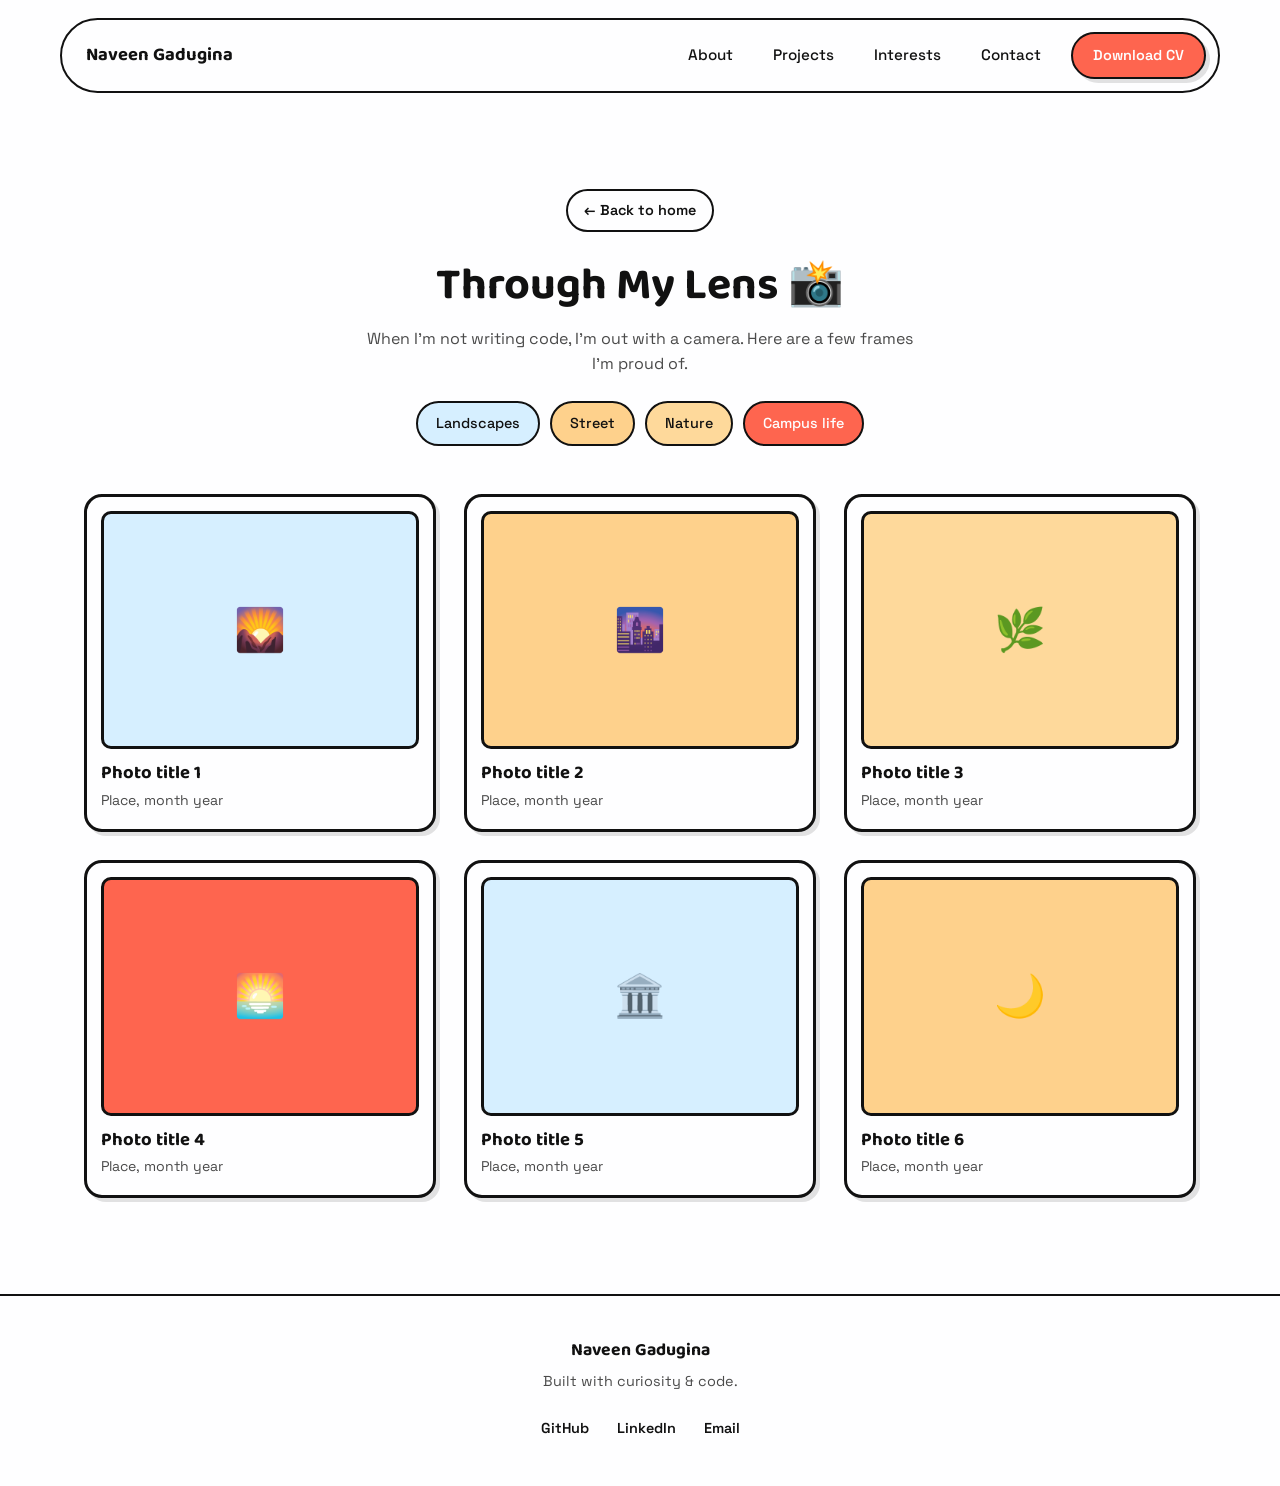
==== interests.html @ 08ab522d "add interest.html" ====
<!DOCTYPE html>
<html lang="en">
<head>
  <meta charset="UTF-8" />
  <meta name="viewport" content="width=device-width, initial-scale=1.0" />
  <title>Interests — Naveen Gadugina</title>
  <meta name="description" content="Photography by Naveen Gadugina." />

  <link rel="preconnect" href="https://fonts.googleapis.com">
  <link rel="preconnect" href="https://fonts.gstatic.com" crossorigin>
  <link href="https://fonts.googleapis.com/css2?family=Baloo+2:wght@500;600;700;800&family=Space+Grotesk:wght@400;500;600&display=swap" rel="stylesheet">

  <link rel="stylesheet" href="style.css" />

  <style>
    /* ---------- Interests page extras (uses tokens from style.css) ---------- */
    .photo-intro { max-width: 56ch; margin: 0 auto; color: var(--text-soft); }

    .subject-tags { display: flex; flex-wrap: wrap; justify-content: center; gap: 10px; margin-top: 24px; }

    .gallery {
      display: grid;
      grid-template-columns: repeat(auto-fit, minmax(280px, 1fr));
      gap: 28px;
    }

    .photo-card {
      background: var(--background);
      border: 3px solid var(--border);
      border-radius: var(--radius-md);
      padding: 14px 14px 18px;
      box-shadow: var(--shadow-sm);
      transition: transform 0.25s ease, box-shadow 0.25s ease;
      cursor: pointer;
      text-align: left;
      font: inherit;
      color: inherit;
    }
    .photo-card:hover { transform: translateY(-6px) rotate(-1deg); box-shadow: var(--shadow-lg); }
    .photo-card:nth-child(even):hover { transform: translateY(-6px) rotate(1deg); }

    .photo-frame {
      position: relative;
      aspect-ratio: 4 / 3;
      border: 3px solid var(--border);
      border-radius: var(--radius-sm);
      overflow: hidden;
      display: flex;
      align-items: center;
      justify-content: center;
      font-size: 2.6rem;
    }
    .photo-frame img {
      position: absolute;
      inset: 0;
      width: 100%;
      height: 100%;
      object-fit: cover;
    }
    .photo-frame--blue { background: var(--blue); }
    .photo-frame--peach { background: var(--peach); }
    .photo-frame--yellow { background: var(--yellow); }
    .photo-frame--coral { background: var(--coral); }

    .photo-title { font-family: var(--font-display); font-size: 1.15rem; font-weight: 700; margin: 14px 0 4px; }
    .photo-meta { color: var(--text-soft); font-size: 0.88rem; }

    /* ---------- Lightbox ---------- */
    .lightbox {
      position: fixed;
      inset: 0;
      z-index: 200;
      display: none;
      align-items: center;
      justify-content: center;
      padding: 24px;
      background: rgba(17, 17, 17, 0.8);
    }
    .lightbox.open { display: flex; }
    .lightbox-box {
      position: relative;
      max-width: min(920px, 100%);
      max-height: 100%;
      background: var(--background);
      border: 3px solid var(--border);
      border-radius: var(--radius-md);
      padding: 14px;
      box-shadow: var(--shadow-lg);
    }
    .lightbox-box img {
      max-height: 72vh;
      width: auto;
      max-width: 100%;
      margin: 0 auto;
      border-radius: var(--radius-sm);
    }
    .lightbox-caption { text-align: center; font-weight: 600; margin-top: 12px; }
    .lightbox-close {
      position: absolute;
      top: -16px;
      right: -16px;
      width: 40px;
      height: 40px;
      border-radius: 50%;
      border: 2px solid var(--border);
      background: var(--coral);
      color: #FEFEFF;
      font-size: 1.2rem;
      font-weight: 700;
      cursor: pointer;
    }
    @media (max-width: 600px) { .lightbox-close { top: -12px; right: -6px; } }
  </style>
</head>
<body>

  <!-- ===================== NAVBAR ===================== -->
  <header class="navbar" id="navbar">
    <div class="navbar-inner">
      <a href="index.html" class="logo">Naveen Gadugina</a>

      <nav class="nav-links" id="navLinks">
        <a href="index.html#about" class="nav-link">About</a>
        <a href="projects.html" class="nav-link">Projects</a>
        <a href="interests.html" class="nav-link" aria-current="page">Interests</a>
        <a href="index.html#contact" class="nav-link">Contact</a>
        <a href="assets/cv/cv.pdf" download class="nav-cv-btn">Download CV</a>
      </nav>

      <button class="hamburger" id="hamburger" aria-label="Open menu" aria-expanded="false" aria-controls="navLinks">
        <span></span>
        <span></span>
        <span></span>
      </button>
    </div>
  </header>

  <main id="top">

    <!-- ===================== PAGE HEADER ===================== -->
    <section class="section page-header">
      <a href="index.html" class="back-link reveal">&larr; Back to home</a>
      <h1 class="page-heading reveal">Through My Lens 📸</h1>
      <p class="photo-intro reveal">
        When I'm not writing code, I'm out with a camera. Here are a few frames I'm proud of.
      </p>
      <ul class="subject-tags reveal">
        <!-- Edit these to match what you shoot -->
        <li class="tag tag--blue">Landscapes</li>
        <li class="tag tag--peach">Street</li>
        <li class="tag tag--yellow">Nature</li>
        <li class="tag tag--coral">Campus life</li>
      </ul>
    </section>

    <!-- ===================== GALLERY ===================== -->
    <section class="section projects projects-all">
      <div class="gallery">

        <!-- Photo card — copy this block to add a photo.
             1. Put the image in assets/photos/
             2. Change src, alt, title and meta text
             3. Cycle photo-frame--blue / --peach / --yellow / --coral (shows behind the image while it loads) -->
        <button class="photo-card reveal" type="button" data-full="assets/photos/photo-1.jpg" data-caption="Photo title 1">
          <div class="photo-frame photo-frame--blue">
            <span aria-hidden="true">🌄</span>
            <img src="assets/photos/photo-1.jpg" alt="Describe photo 1 here" loading="lazy" onerror="this.remove()">
          </div>
          <h3 class="photo-title">Photo title 1</h3>
          <p class="photo-meta">Place, month year</p>
        </button>

        <button class="photo-card reveal" type="button" data-full="assets/photos/photo-2.jpg" data-caption="Photo title 2">
          <div class="photo-frame photo-frame--peach">
            <span aria-hidden="true">🌆</span>
            <img src="assets/photos/photo-2.jpg" alt="Describe photo 2 here" loading="lazy" onerror="this.remove()">
          </div>
          <h3 class="photo-title">Photo title 2</h3>
          <p class="photo-meta">Place, month year</p>
        </button>

        <button class="photo-card reveal" type="button" data-full="assets/photos/photo-3.jpg" data-caption="Photo title 3">
          <div class="photo-frame photo-frame--yellow">
            <span aria-hidden="true">🌿</span>
            <img src="assets/photos/photo-3.jpg" alt="Describe photo 3 here" loading="lazy" onerror="this.remove()">
          </div>
          <h3 class="photo-title">Photo title 3</h3>
          <p class="photo-meta">Place, month year</p>
        </button>

        <button class="photo-card reveal" type="button" data-full="assets/photos/photo-4.jpg" data-caption="Photo title 4">
          <div class="photo-frame photo-frame--coral">
            <span aria-hidden="true">🌅</span>
            <img src="assets/photos/photo-4.jpg" alt="Describe photo 4 here" loading="lazy" onerror="this.remove()">
          </div>
          <h3 class="photo-title">Photo title 4</h3>
          <p class="photo-meta">Place, month year</p>
        </button>

        <button class="photo-card reveal" type="button" data-full="assets/photos/photo-5.jpg" data-caption="Photo title 5">
          <div class="photo-frame photo-frame--blue">
            <span aria-hidden="true">🏛️</span>
            <img src="assets/photos/photo-5.jpg" alt="Describe photo 5 here" loading="lazy" onerror="this.remove()">
          </div>
          <h3 class="photo-title">Photo title 5</h3>
          <p class="photo-meta">Place, month year</p>
        </button>

        <button class="photo-card reveal" type="button" data-full="assets/photos/photo-6.jpg" data-caption="Photo title 6">
          <div class="photo-frame photo-frame--peach">
            <span aria-hidden="true">🌙</span>
            <img src="assets/photos/photo-6.jpg" alt="Describe photo 6 here" loading="lazy" onerror="this.remove()">
          </div>
          <h3 class="photo-title">Photo title 6</h3>
          <p class="photo-meta">Place, month year</p>
        </button>

      </div>
    </section>

  </main>

  <!-- ===================== LIGHTBOX ===================== -->
  <div class="lightbox" id="lightbox" role="dialog" aria-modal="true" aria-label="Photo viewer">
    <div class="lightbox-box">
      <button class="lightbox-close" id="lightboxClose" type="button" aria-label="Close photo">&times;</button>
      <img id="lightboxImg" src="" alt="" />
      <p class="lightbox-caption" id="lightboxCaption"></p>
    </div>
  </div>

  <!-- ===================== FOOTER ===================== -->
  <footer class="footer">
    <div class="footer-inner">
      <p class="footer-name">Naveen Gadugina</p>
      <p class="footer-tagline">Built with curiosity &amp; code.</p>
      <div class="footer-links">
        <a href="https://github.com/NaveenGadugina678" target="_blank" rel="noopener noreferrer">GitHub</a>
        <a href="https://linkedin.com/in/naveen-gadugina" target="_blank" rel="noopener noreferrer">LinkedIn</a>
        <a href="mailto:naveeng99022@gmail.com">Email</a>
      </div>
    </div>
  </footer>

  <script src="script.js"></script>
  <script>
    // Lightbox: click a photo to view it larger; Esc, the X, or a click outside closes it
    (function () {
      const box = document.getElementById('lightbox');
      const img = document.getElementById('lightboxImg');
      const cap = document.getElementById('lightboxCaption');
      let lastCard = null;

      function open(card) {
        lastCard = card;
        img.src = card.dataset.full;
        img.alt = card.querySelector('img') ? card.querySelector('img').alt : '';
        cap.textContent = card.dataset.caption || '';
        box.classList.add('open');
        document.getElementById('lightboxClose').focus();
      }
      function close() {
        box.classList.remove('open');
        img.src = '';
        if (lastCard) lastCard.focus();
      }

      document.querySelectorAll('.photo-card').forEach((c) => c.addEventListener('click', () => open(c)));
      document.getElementById('lightboxClose').addEventListener('click', close);
      box.addEventListener('click', (e) => { if (e.target === box) close(); });
      document.addEventListener('keydown', (e) => { if (e.key === 'Escape' && box.classList.contains('open')) close(); });
    })();
  </script>
</body>
</html>
---- style.css ----
/* =====================================================
   COLOR PALETTE & GLOBAL TOKENS
===================================================== */
:root {
  --background: #FEFEFF;
  --blue: #D6EFFF;
  --peach: #FED18C;
  --yellow: #FED99B;
  --coral: #FE654F;
  --text: #111111;
  --text-soft: #4A4A4A;
  --border: #111111;

  --font-display: 'Baloo 2', system-ui, sans-serif;
  --font-body: 'Space Grotesk', system-ui, sans-serif;

  --radius-sm: 10px;
  --radius-md: 18px;
  --radius-lg: 28px;

  --shadow-sm: 4px 4px 0 rgba(17, 17, 17, 0.12);
  --shadow-md: 6px 6px 0 rgba(17, 17, 17, 0.14);
  --shadow-lg: 8px 8px 0 rgba(17, 17, 17, 0.16);

  --max-width: 1160px;
}

/* =====================================================
   RESET
===================================================== */
* {
  margin: 0;
  padding: 0;
  box-sizing: border-box;
}

html {
  scroll-behavior: smooth;
}

body {
  background: var(--background);
  color: var(--text);
  font-family: var(--font-body);
  line-height: 1.6;
  -webkit-font-smoothing: antialiased;
}

img {
  max-width: 100%;
  display: block;
}

a {
  color: inherit;
  text-decoration: none;
}

ul {
  list-style: none;
}

h1, h2, h3 {
  font-family: var(--font-display);
  line-height: 1.15;
}

section {
  padding: 96px 24px;
}

.section-inner,
.navbar-inner,
.footer-inner {
  max-width: var(--max-width);
  margin: 0 auto;
}

/* Visible focus states for keyboard users */
a:focus-visible,
button:focus-visible {
  outline: 3px solid var(--coral);
  outline-offset: 3px;
  border-radius: 6px;
}

@media (prefers-reduced-motion: reduce) {
  *, *::before, *::after {
    animation-duration: 0.001ms !important;
    animation-iteration-count: 1 !important;
    transition-duration: 0.001ms !important;
    scroll-behavior: auto !important;
  }
}

/* =====================================================
   BUTTONS
===================================================== */
.btn {
  display: inline-flex;
  align-items: center;
  justify-content: center;
  padding: 14px 26px;
  border-radius: 999px;
  font-family: var(--font-body);
  font-weight: 600;
  font-size: 0.95rem;
  border: 2px solid var(--border);
  transition: transform 0.2s ease, box-shadow 0.2s ease, background 0.2s ease;
  cursor: pointer;
  white-space: nowrap;
}

.btn-primary {
  background: var(--coral);
  color: #FEFEFF;
  box-shadow: var(--shadow-sm);
}

.btn-primary:hover {
  transform: translate(-2px, -2px);
  box-shadow: var(--shadow-md);
}

.btn-secondary {
  background: var(--background);
  color: var(--text);
  box-shadow: var(--shadow-sm);
}

.btn-secondary:hover {
  transform: translate(-2px, -2px);
  box-shadow: var(--shadow-md);
  background: var(--yellow);
}

.btn-outline {
  padding: 10px 18px;
  font-size: 0.85rem;
  background: transparent;
  box-shadow: none;
}

.btn-outline:hover {
  background: var(--text);
  color: var(--background);
}

/* =====================================================
   NAVBAR
===================================================== */
.navbar {
  position: sticky;
  top: 0;
  z-index: 100;
  padding: 18px 24px 0;
}

.navbar-inner {
  display: flex;
  align-items: center;
  justify-content: space-between;
  background: rgba(254, 254, 255, 0.75);
  backdrop-filter: blur(8px);
  border: 2px solid var(--border);
  border-radius: 999px;
  padding: 12px 12px 12px 24px;
  transition: box-shadow 0.25s ease, background 0.25s ease;
}

.navbar.scrolled .navbar-inner {
  background: rgba(254, 254, 255, 0.95);
  box-shadow: var(--shadow-sm);
}

.logo {
  font-family: var(--font-display);
  font-weight: 700;
  font-size: 1.15rem;
}

.nav-links {
  display: flex;
  align-items: center;
  gap: 8px;
}

.nav-link {
  padding: 10px 16px;
  border-radius: 999px;
  font-weight: 500;
  font-size: 0.95rem;
  transition: background 0.2s ease;
}

.nav-link:hover {
  background: var(--blue);
}

.nav-cv-btn {
  background: var(--coral);
  color: #FEFEFF;
  padding: 10px 20px;
  border-radius: 999px;
  font-weight: 600;
  font-size: 0.9rem;
  margin-left: 6px;
  border: 2px solid var(--border);
  transition: transform 0.2s ease, box-shadow 0.2s ease;
  box-shadow: var(--shadow-sm);
}

.nav-cv-btn:hover {
  transform: translate(-2px, -2px);
  box-shadow: var(--shadow-md);
}

.hamburger {
  display: none;
  flex-direction: column;
  justify-content: center;
  gap: 5px;
  width: 42px;
  height: 42px;
  border-radius: 50%;
  border: 2px solid var(--border);
  background: var(--background);
  cursor: pointer;
}

.hamburger span {
  display: block;
  width: 18px;
  height: 2px;
  margin: 0 auto;
  background: var(--text);
  transition: transform 0.25s ease, opacity 0.25s ease;
}

.hamburger.open span:nth-child(1) {
  transform: translateY(7px) rotate(45deg);
}
.hamburger.open span:nth-child(2) {
  opacity: 0;
}
.hamburger.open span:nth-child(3) {
  transform: translateY(-7px) rotate(-45deg);
}

/* =====================================================
   HERO
===================================================== */
.hero {
  display: flex;
  align-items: center;
  justify-content: space-between;
  gap: 48px;
  max-width: var(--max-width);
  margin: 0 auto;
  padding: 80px 24px 60px;
  min-height: 70vh;
}

.hero-text {
  flex: 1 1 480px;
}

.hero-greeting {
  font-size: 1.1rem;
  font-weight: 500;
  color: var(--text-soft);
  margin-bottom: 12px;
}

.hero-heading {
  font-size: clamp(2.2rem, 5vw, 3.4rem);
  font-weight: 700;
  margin-bottom: 20px;
  max-width: 14ch;
}

.hero-description {
  font-size: 1.05rem;
  color: var(--text-soft);
  max-width: 46ch;
  margin-bottom: 32px;
}

.hero-buttons {
  display: flex;
  gap: 16px;
  flex-wrap: wrap;
}

/* --- Hero decorative art (pure CSS/HTML shapes) --- */
.hero-art {
  position: relative;
  flex: 1 1 380px;
  height: 420px;
  max-width: 460px;
}

.art-blob {
  position: absolute;
  top: 10%;
  left: 10%;
  width: 260px;
  height: 220px;
  background: var(--blue);
  border-radius: 58% 42% 63% 37% / 41% 51% 49% 59%;
  animation: float-slow 7s ease-in-out infinite;
}

.art-circle {
  position: absolute;
  border-radius: 50%;
  border: 3px solid var(--border);
}

.art-circle--peach {
  width: 90px;
  height: 90px;
  background: var(--peach);
  top: 4%;
  right: 8%;
  animation: float-slow 6s ease-in-out infinite;
}

.art-circle--blue {
  width: 50px;
  height: 50px;
  background: transparent;
  bottom: 12%;
  left: 4%;
  animation: float-slow 5s ease-in-out infinite reverse;
}

.art-square {
  position: absolute;
  width: 70px;
  height: 70px;
  background: var(--yellow);
  border: 3px solid var(--border);
  border-radius: 12px;
  bottom: 8%;
  right: 14%;
  transform: rotate(12deg);
  animation: float-slow 8s ease-in-out infinite;
}

.art-star {
  position: absolute;
  color: var(--coral);
  font-size: 1.4rem;
}

.art-star--1 { top: 2%; left: 42%; }
.art-star--2 { bottom: 26%; left: 22%; font-size: 1.1rem; }
.art-star--3 { top: 40%; right: 2%; font-size: 1.6rem; }

.art-dot {
  position: absolute;
  width: 10px;
  height: 10px;
  border-radius: 50%;
  background: var(--text);
}

.art-dot--1 { top: 30%; left: 2%; }
.art-dot--2 { top: 60%; right: 22%; }
.art-dot--3 { bottom: 2%; left: 46%; }

.art-arrow {
  position: absolute;
  top: 46%;
  left: 34%;
}

.art-card {
  position: absolute;
  bottom: 14%;
  left: 30%;
  width: 150px;
  background: var(--background);
  border: 3px solid var(--border);
  border-radius: var(--radius-sm);
  box-shadow: var(--shadow-sm);
  padding: 14px;
}

.art-card-dot {
  display: inline-block;
  width: 8px;
  height: 8px;
  border-radius: 50%;
  background: var(--coral);
  margin-right: 5px;
}

.art-card-dot:nth-child(2) { background: var(--yellow); }
.art-card-dot:nth-child(3) { background: var(--blue); }

.art-card-line {
  height: 6px;
  border-radius: 4px;
  background: var(--blue);
  margin-top: 12px;
}

.art-card-line.short {
  width: 60%;
  background: var(--peach);
  margin-top: 8px;
}

@keyframes float-slow {
  0%, 100% { transform: translateY(0) rotate(0deg); }
  50% { transform: translateY(-12px) rotate(3deg); }
}

/* =====================================================
   SECTION HEADINGS
===================================================== */
.section-heading {
  font-size: clamp(1.8rem, 3.5vw, 2.4rem);
  font-weight: 700;
  text-align: center;
  margin-bottom: 48px;
}

/* =====================================================
   ABOUT
===================================================== */
.about {
  max-width: var(--max-width);
  margin: 0 auto;
}

.about-content {
  display: flex;
  flex-wrap: wrap;
  gap: 48px;
  align-items: flex-start;
}

.about-text {
  flex: 1 1 380px;
  font-size: 1.05rem;
  color: var(--text-soft);
  max-width: 62ch;
}

.tech-block {
  flex: 1 1 320px;
}

.tech-heading {
  font-size: 1.2rem;
  font-weight: 600;
  margin-bottom: 16px;
}

.tech-tags {
  display: flex;
  flex-wrap: wrap;
  gap: 10px;
}

.tag {
  padding: 9px 18px;
  border-radius: 999px;
  border: 2px solid var(--border);
  font-weight: 500;
  font-size: 0.9rem;
}

.tag--blue { background: var(--blue); }
.tag--peach { background: var(--peach); }
.tag--yellow { background: var(--yellow); }
.tag--coral { background: var(--coral); color: #FEFEFF; }

/* =====================================================
   PROJECTS PAGE HEADER (projects.html)
===================================================== */
.page-header {
  max-width: var(--max-width);
  margin: 0 auto;
  padding-bottom: 24px;
  text-align: center;
}

.back-link {
  display: inline-block;
  font-weight: 600;
  font-size: 0.9rem;
  padding: 8px 16px;
  border: 2px solid var(--border);
  border-radius: 999px;
  margin-bottom: 28px;
  transition: background 0.2s ease;
}

.back-link:hover {
  background: var(--blue);
}

.page-heading {
  font-size: clamp(2rem, 4.5vw, 2.8rem);
  font-weight: 700;
  margin-bottom: 14px;
}

.page-subheading {
  color: var(--text-soft);
  max-width: 56ch;
  margin: 0 auto;
}

.projects-all {
  padding-top: 24px;
}

/* =====================================================
   PROJECTS
===================================================== */
.projects {
  max-width: var(--max-width);
  margin: 0 auto;
}

.project-grid {
  display: grid;
  grid-template-columns: repeat(auto-fit, minmax(280px, 1fr));
  gap: 28px;
}

.project-card {
  background: var(--background);
  border: 3px solid var(--border);
  border-radius: var(--radius-md);
  padding: 24px;
  box-shadow: var(--shadow-sm);
  transition: transform 0.25s ease, box-shadow 0.25s ease;
}

.project-card:hover {
  transform: translateY(-6px) rotate(-1deg);
  box-shadow: var(--shadow-lg);
}

.project-card:nth-child(even):hover {
  transform: translateY(-6px) rotate(1deg);
}

.project-visual {
  height: 140px;
  border-radius: var(--radius-sm);
  border: 3px solid var(--border);
  display: flex;
  align-items: center;
  justify-content: center;
  font-size: 2.6rem;
  margin-bottom: 18px;
}

.project-visual--blue { background: var(--blue); }
.project-visual--peach { background: var(--peach); }
.project-visual--yellow { background: var(--yellow); }
.project-visual--coral { background: var(--coral); }

.project-name {
  font-size: 1.25rem;
  margin-bottom: 8px;
}

.project-description {
  color: var(--text-soft);
  font-size: 0.95rem;
  margin-bottom: 14px;
}

.project-tech {
  display: flex;
  flex-wrap: wrap;
  gap: 8px;
  margin-bottom: 18px;
}

.mini-tag {
  font-size: 0.78rem;
  font-weight: 600;
  padding: 5px 12px;
  border-radius: 999px;
  border: 2px solid var(--border);
  background: var(--yellow);
}

.project-links {
  display: flex;
  gap: 10px;
}

.projects-more {
  display: flex;
  justify-content: center;
  margin-top: 44px;
}

/* =====================================================
   CONTACT
===================================================== */
.contact {
  max-width: var(--max-width);
  margin: 0 auto;
  text-align: center;
}

.contact-intro {
  color: var(--text-soft);
  margin-bottom: 48px;
}

.contact-grid {
  display: grid;
  grid-template-columns: repeat(auto-fit, minmax(220px, 1fr));
  gap: 22px;
  text-align: left;
}

.contact-card {
  display: flex;
  flex-direction: column;
  gap: 6px;
  background: var(--blue);
  border: 3px solid var(--border);
  border-radius: var(--radius-md);
  padding: 24px;
  transition: transform 0.2s ease, box-shadow 0.2s ease;
  box-shadow: var(--shadow-sm);
}

.contact-grid .contact-card:nth-child(2) { background: var(--peach); }
.contact-grid .contact-card:nth-child(3) { background: var(--yellow); }

.contact-card:hover {
  transform: translateY(-4px);
  box-shadow: var(--shadow-md);
}

.contact-icon {
  font-size: 1.4rem;
  line-height: 1;
}

.contact-label {
  font-weight: 700;
  font-size: 0.95rem;
}

.contact-value {
  color: var(--text-soft);
  font-size: 0.88rem;
  word-break: break-word;
}

/* =====================================================
   FOOTER
===================================================== */
.footer {
  border-top: 2px solid var(--border);
  padding: 40px 24px;
  text-align: center;
}

.footer-name {
  font-family: var(--font-display);
  font-weight: 700;
  font-size: 1.1rem;
}

.footer-tagline {
  color: var(--text-soft);
  font-size: 0.9rem;
  margin: 6px 0 18px;
}

.footer-links {
  display: flex;
  justify-content: center;
  gap: 20px;
}

.footer-links a {
  font-weight: 600;
  font-size: 0.9rem;
  padding: 6px 4px;
}

.footer-links a:hover {
  color: var(--coral);
}

/* =====================================================
   SCROLL REVEAL
===================================================== */
.reveal {
  opacity: 0;
  transform: translateY(20px);
  transition: opacity 0.6s ease, transform 0.6s ease;
}

.reveal.is-visible {
  opacity: 1;
  transform: translateY(0);
}

/* =====================================================
   RESPONSIVE
===================================================== */
@media (max-width: 900px) {
  .hero {
    flex-direction: column;
    text-align: center;
    padding-top: 56px;
  }

  .hero-buttons {
    justify-content: center;
  }

  .hero-art {
    max-width: 340px;
    height: 320px;
  }

  .about-content {
    flex-direction: column;
  }
}

@media (max-width: 760px) {
  .nav-links {
    position: absolute;
    top: calc(100% + 10px);
    left: 0;
    right: 0;
    background: var(--background);
    border: 2px solid var(--border);
    border-radius: var(--radius-md);
    flex-direction: column;
    align-items: stretch;
    padding: 16px;
    gap: 4px;
    box-shadow: var(--shadow-sm);

    max-height: 0;
    overflow: hidden;
    opacity: 0;
    transition: max-height 0.3s ease, opacity 0.3s ease;
    pointer-events: none;
  }

  .nav-links.open {
    max-height: 320px;
    opacity: 1;
    pointer-events: auto;
  }

  .nav-link,
  .nav-cv-btn {
    text-align: center;
    margin-left: 0;
    width: 100%;
  }

  .nav-cv-btn {
    margin-top: 6px;
  }

  .hamburger {
    display: flex;
  }
}

@media (max-width: 600px) {
  section {
    padding: 64px 20px;
  }

  .hero {
    padding-top: 40px;
    min-height: unset;
  }

  .hero-heading {
    max-width: none;
  }

  .project-grid {
    grid-template-columns: 1fr;
  }

  .btn {
    width: 100%;
  }

  .hero-buttons {
    flex-direction: column;
  }
}
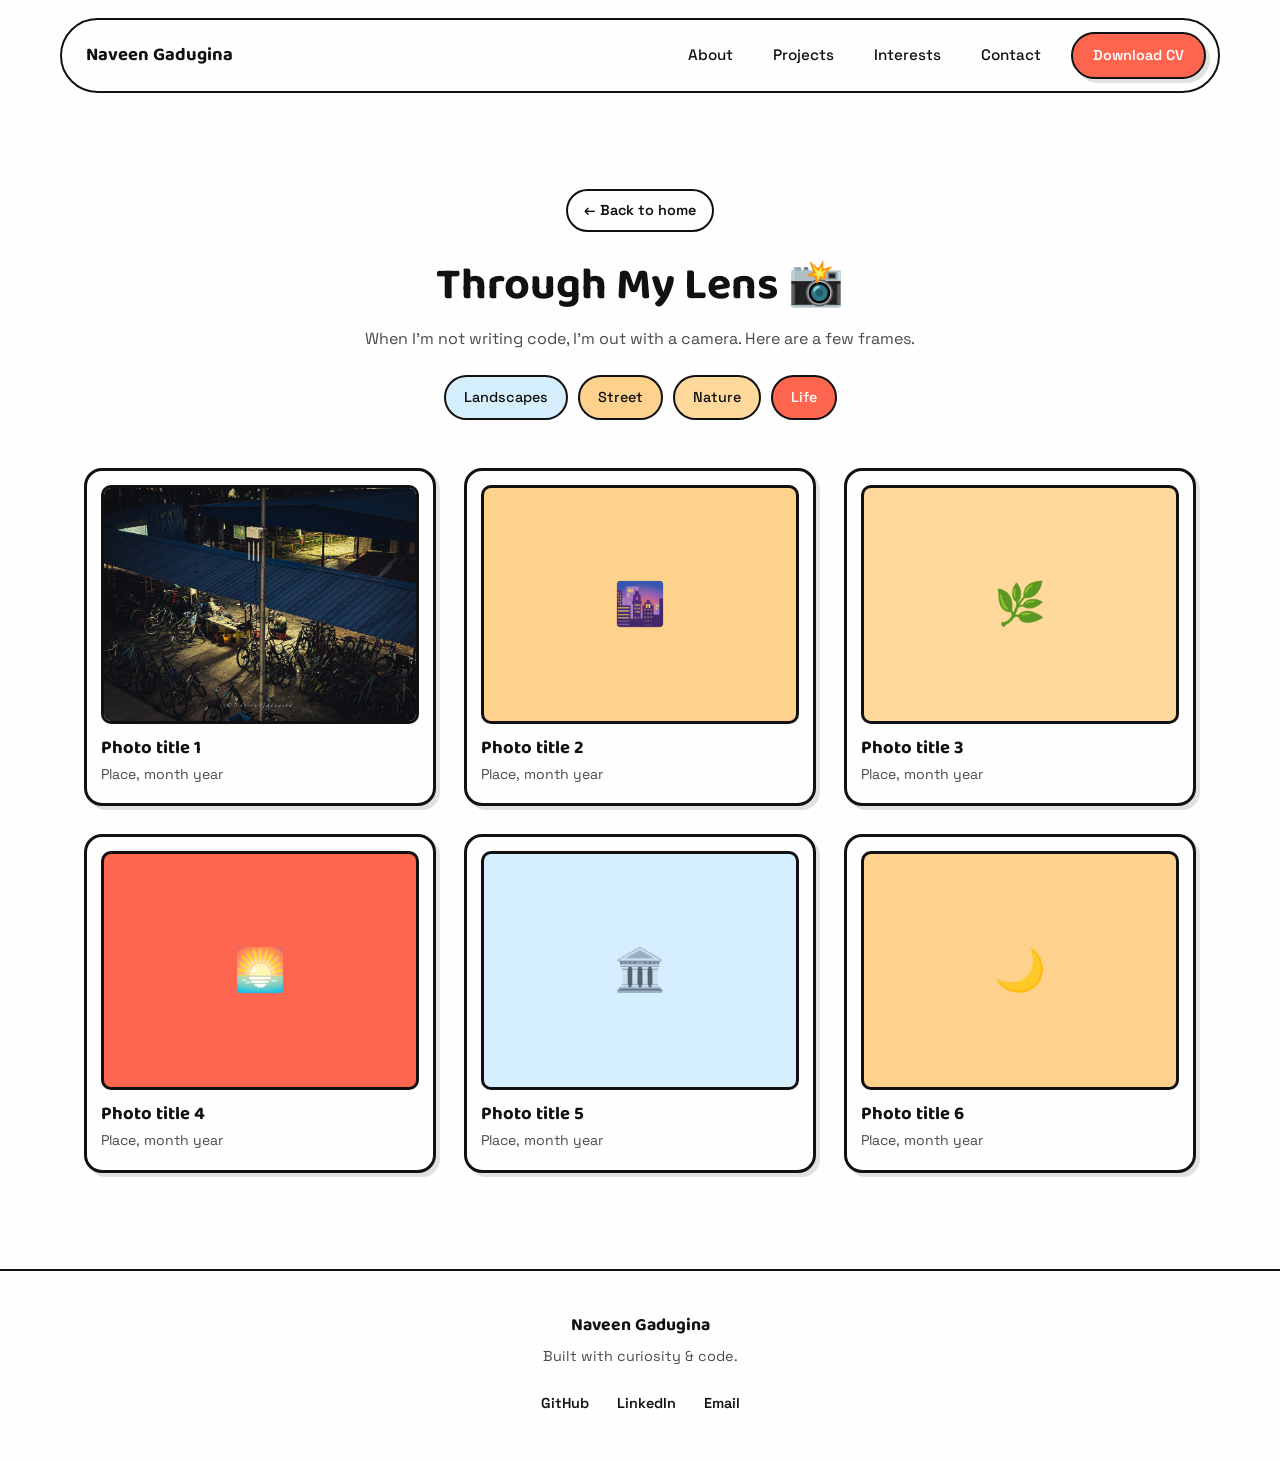
==== commit 59b3dfcd: "add photos" ====
--- a/interests.html
+++ b/interests.html
@@ -142,14 +142,13 @@
       <a href="index.html" class="back-link reveal">&larr; Back to home</a>
       <h1 class="page-heading reveal">Through My Lens 📸</h1>
       <p class="photo-intro reveal">
-        When I'm not writing code, I'm out with a camera. Here are a few frames I'm proud of.
+        When I'm not writing code, I'm out with a camera. Here are a few frames.
       </p>
       <ul class="subject-tags reveal">
-        <!-- Edit these to match what you shoot -->
         <li class="tag tag--blue">Landscapes</li>
         <li class="tag tag--peach">Street</li>
         <li class="tag tag--yellow">Nature</li>
-        <li class="tag tag--coral">Campus life</li>
+        <li class="tag tag--coral">Life</li>
       </ul>
     </section>
 
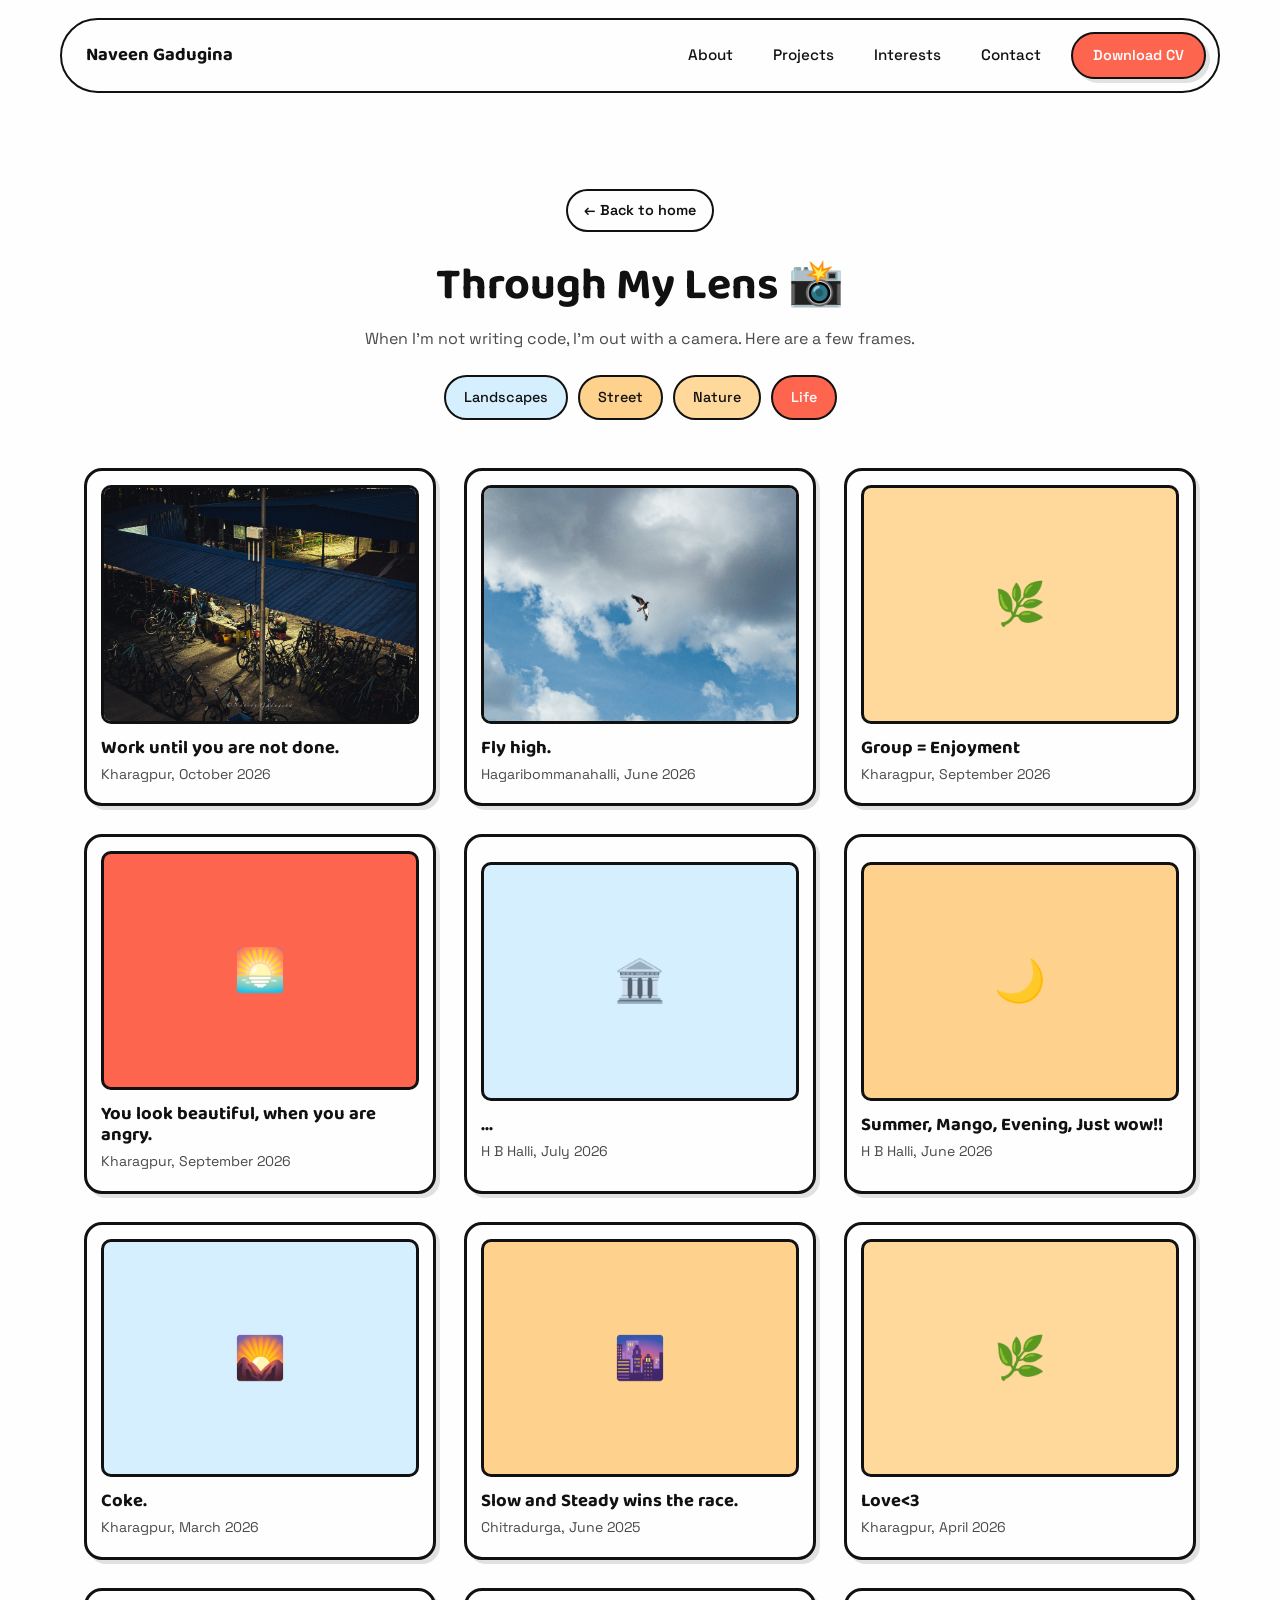
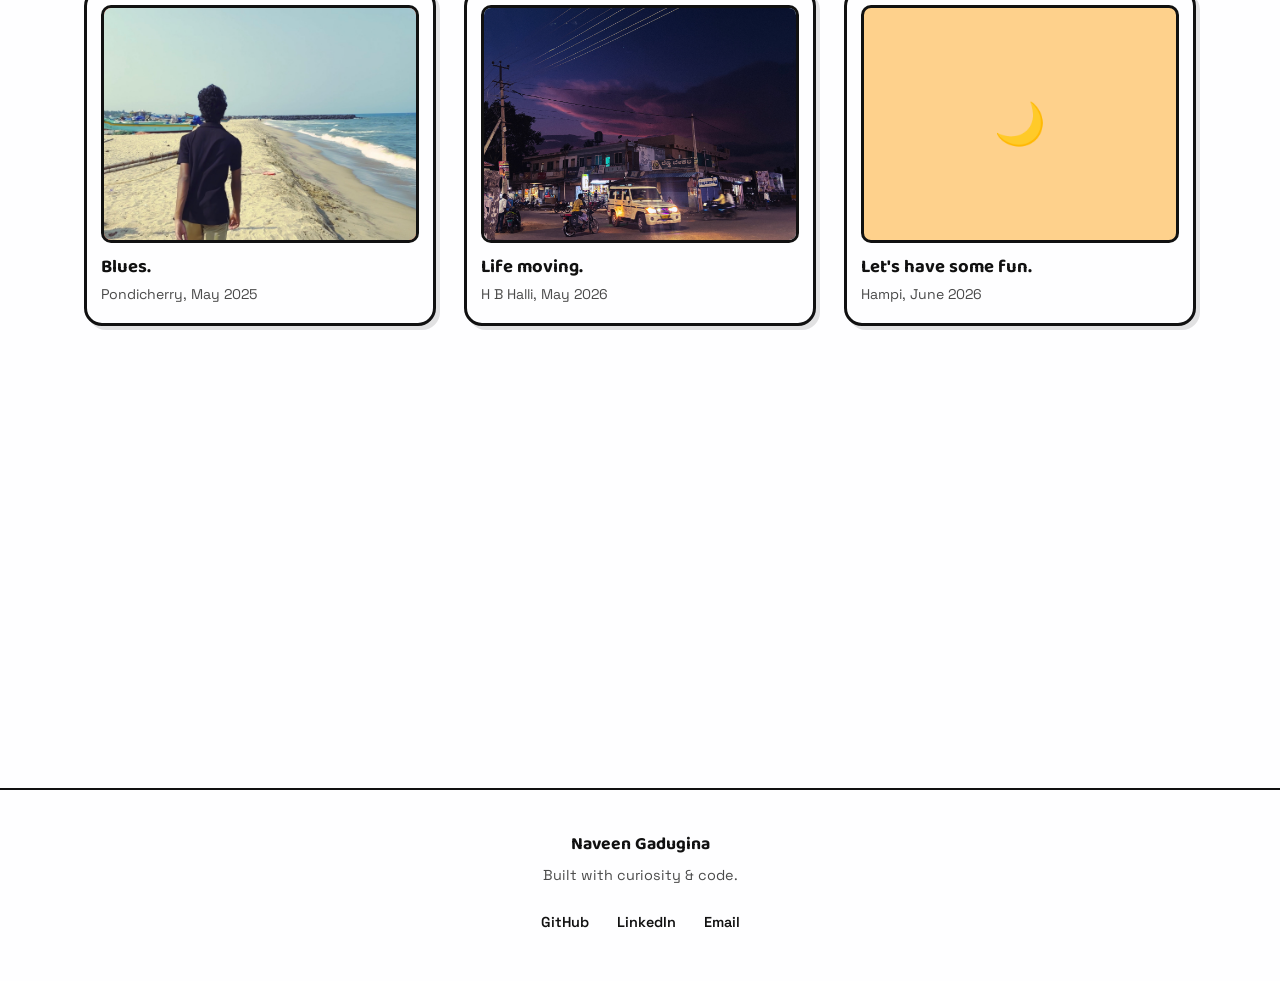
==== commit 8f94fab1: "Fix interest page" ====
--- a/interests.html
+++ b/interests.html
@@ -156,66 +156,145 @@
     <section class="section projects projects-all">
       <div class="gallery">
 
-        <!-- Photo card — copy this block to add a photo.
-             1. Put the image in assets/photos/
-             2. Change src, alt, title and meta text
-             3. Cycle photo-frame--blue / --peach / --yellow / --coral (shows behind the image while it loads) -->
-        <button class="photo-card reveal" type="button" data-full="assets/photos/photo-1.jpg" data-caption="Photo title 1">
+        <button class="photo-card reveal" type="button" data-full="assets/photos/photo-1.jpg">
           <div class="photo-frame photo-frame--blue">
             <span aria-hidden="true">🌄</span>
             <img src="assets/photos/photo-1.jpg" alt="Describe photo 1 here" loading="lazy" onerror="this.remove()">
           </div>
-          <h3 class="photo-title">Photo title 1</h3>
-          <p class="photo-meta">Place, month year</p>
-        </button>
-
-        <button class="photo-card reveal" type="button" data-full="assets/photos/photo-2.jpg" data-caption="Photo title 2">
+          <h3 class="photo-title">Work until you are not done.</h3>
+          <p class="photo-meta">Kharagpur, October 2026</p>
+        </button>
+
+        <button class="photo-card reveal" type="button" data-full="assets/photos/photo-2.jpg">
           <div class="photo-frame photo-frame--peach">
             <span aria-hidden="true">🌆</span>
             <img src="assets/photos/photo-2.jpg" alt="Describe photo 2 here" loading="lazy" onerror="this.remove()">
           </div>
-          <h3 class="photo-title">Photo title 2</h3>
-          <p class="photo-meta">Place, month year</p>
-        </button>
-
-        <button class="photo-card reveal" type="button" data-full="assets/photos/photo-3.jpg" data-caption="Photo title 3">
+          <h3 class="photo-title">Fly high.</h3>
+          <p class="photo-meta">Hagaribommanahalli, June 2026</p>
+        </button>
+
+        <button class="photo-card reveal" type="button" data-full="assets/photos/photo-3.jpg">
           <div class="photo-frame photo-frame--yellow">
             <span aria-hidden="true">🌿</span>
             <img src="assets/photos/photo-3.jpg" alt="Describe photo 3 here" loading="lazy" onerror="this.remove()">
           </div>
-          <h3 class="photo-title">Photo title 3</h3>
-          <p class="photo-meta">Place, month year</p>
-        </button>
-
-        <button class="photo-card reveal" type="button" data-full="assets/photos/photo-4.jpg" data-caption="Photo title 4">
+          <h3 class="photo-title">Group = Enjoyment</h3>
+          <p class="photo-meta">Kharagpur, September 2026</p>
+        </button>
+
+        <button class="photo-card reveal" type="button" data-full="assets/photos/photo-4.jpg">
           <div class="photo-frame photo-frame--coral">
             <span aria-hidden="true">🌅</span>
             <img src="assets/photos/photo-4.jpg" alt="Describe photo 4 here" loading="lazy" onerror="this.remove()">
           </div>
-          <h3 class="photo-title">Photo title 4</h3>
-          <p class="photo-meta">Place, month year</p>
-        </button>
-
-        <button class="photo-card reveal" type="button" data-full="assets/photos/photo-5.jpg" data-caption="Photo title 5">
+          <h3 class="photo-title">You look beautiful, when you are angry.</h3>
+          <p class="photo-meta">Kharagpur, September 2026</p>
+        </button>
+
+        <button class="photo-card reveal" type="button" data-full="assets/photos/photo-5.jpg">
           <div class="photo-frame photo-frame--blue">
             <span aria-hidden="true">🏛️</span>
             <img src="assets/photos/photo-5.jpg" alt="Describe photo 5 here" loading="lazy" onerror="this.remove()">
           </div>
-          <h3 class="photo-title">Photo title 5</h3>
-          <p class="photo-meta">Place, month year</p>
-        </button>
-
-        <button class="photo-card reveal" type="button" data-full="assets/photos/photo-6.jpg" data-caption="Photo title 6">
+          <h3 class="photo-title">...</h3>
+          <p class="photo-meta">H B Halli, July 2026</p>
+        </button>
+
+        <button class="photo-card reveal" type="button" data-full="assets/photos/photo-6.jpg">
           <div class="photo-frame photo-frame--peach">
             <span aria-hidden="true">🌙</span>
             <img src="assets/photos/photo-6.jpg" alt="Describe photo 6 here" loading="lazy" onerror="this.remove()">
           </div>
-          <h3 class="photo-title">Photo title 6</h3>
-          <p class="photo-meta">Place, month year</p>
+          <h3 class="photo-title">Summer, Mango, Evening, Just wow!!</h3>
+          <p class="photo-meta">H B Halli, June 2026</p>
+        </button>
+
+        <button class="photo-card reveal" type="button" data-full="assets/photos/photo-7.jpg">
+          <div class="photo-frame photo-frame--blue">
+            <span aria-hidden="true">🌄</span>
+            <img src="assets/photos/photo-7.jpg" alt="Describe photo 7 here" loading="lazy" onerror="this.remove()">
+          </div>
+          <h3 class="photo-title">Coke.</h3>
+          <p class="photo-meta">Kharagpur, March 2026</p>
+        </button>
+
+        <button class="photo-card reveal" type="button" data-full="assets/photos/photo-8.jpg">
+          <div class="photo-frame photo-frame--peach">
+            <span aria-hidden="true">🌆</span>
+            <img src="assets/photos/photo-8.jpg" alt="Describe photo 8 here" loading="lazy" onerror="this.remove()">
+          </div>
+          <h3 class="photo-title">Slow and Steady wins the race.</h3>
+          <p class="photo-meta">Chitradurga, June 2025</p>
+        </button>
+
+        <button class="photo-card reveal" type="button" data-full="assets/photos/photo-9.jpg">
+          <div class="photo-frame photo-frame--yellow">
+            <span aria-hidden="true">🌿</span>
+            <img src="assets/photos/photo-9.jpg" alt="Describe photo 3 here" loading="lazy" onerror="this.remove()">
+          </div>
+          <h3 class="photo-title">Love<3</h3>
+          <p class="photo-meta">Kharagpur, April 2026</p>
+        </button>
+
+        <button class="photo-card reveal" type="button" data-full="assets/photos/photo-10.jpg">
+          <div class="photo-frame photo-frame--coral">
+            <span aria-hidden="true">🌅</span>
+            <img src="assets/photos/photo-10.jpg" alt="Describe photo 10 here" loading="lazy" onerror="this.remove()">
+          </div>
+          <h3 class="photo-title">Blues.</h3>
+          <p class="photo-meta">Pondicherry, May 2025</p>
+        </button>
+
+        <button class="photo-card reveal" type="button" data-full="assets/photos/photo-11.jpg">
+          <div class="photo-frame photo-frame--blue">
+            <span aria-hidden="true">🏛️</span>
+            <img src="assets/photos/photo-11.jpg" alt="Describe photo 5 here" loading="lazy" onerror="this.remove()">
+          </div>
+          <h3 class="photo-title">Life moving.</h3>
+          <p class="photo-meta">H B Halli, May 2026</p>
+        </button>
+
+        <button class="photo-card reveal" type="button" data-full="assets/photos/photo-12.jpg">
+          <div class="photo-frame photo-frame--peach">
+            <span aria-hidden="true">🌙</span>
+            <img src="assets/photos/photo-12.jpg" alt="Describe photo 6 here" loading="lazy" onerror="this.remove()">
+          </div>
+          <h3 class="photo-title">Let's have some fun.</h3>
+          <p class="photo-meta">Hampi, June 2026</p>
+        </button>
+
+        <button class="photo-card reveal" type="button" data-full="assets/photos/photo-13.jpg">
+          <div class="photo-frame photo-frame--coral">
+            <span aria-hidden="true">🌅</span>
+            <img src="assets/photos/photo-13.jpg" alt="Describe photo 10 here" loading="lazy" onerror="this.remove()">
+          </div>
+          <h3 class="photo-title">Sleep Luxuriously.</h3>
+          <p class="photo-meta">H B Halli, August 2026</p>
+        </button>
+
+        <button class="photo-card reveal" type="button" data-full="assets/photos/photo-14.jpg">
+          <div class="photo-frame photo-frame--blue">
+            <span aria-hidden="true">🏛️</span>
+            <img src="assets/photos/photo-14.jpg" alt="Describe photo 5 here" loading="lazy" onerror="this.remove()">
+          </div>
+          <h3 class="photo-title">Meow.</h3>
+          <p class="photo-meta">Hyderbad, September 2025</p>
+        </button>
+
+        <button class="photo-card reveal" type="button" data-full="assets/photos/photo-15.jpg">
+          <div class="photo-frame photo-frame--peach">
+            <span aria-hidden="true">🌙</span>
+            <img src="assets/photos/photo-15.jpg" alt="Describe photo 6 here" loading="lazy" onerror="this.remove()">
+          </div>
+          <h3 class="photo-title">Yummy.</h3>
+          <p class="photo-meta">H B Halli, May 2026</p>
         </button>
 
       </div>
     </section>
+      </div>
+    </sec
 
   </main>
 
--- a/style.css
+++ b/style.css
@@ -309,6 +309,15 @@
   background: var(--blue);
   border-radius: 58% 42% 63% 37% / 41% 51% 49% 59%;
   animation: float-slow 7s ease-in-out infinite;
+  display: flex;
+  align-items: center;
+  justify-content: center;
+}
+
+.art-molecule {
+  width: 75%;
+  height: auto;
+  mix-blend-mode: multiply;
 }
 
 .art-circle {
